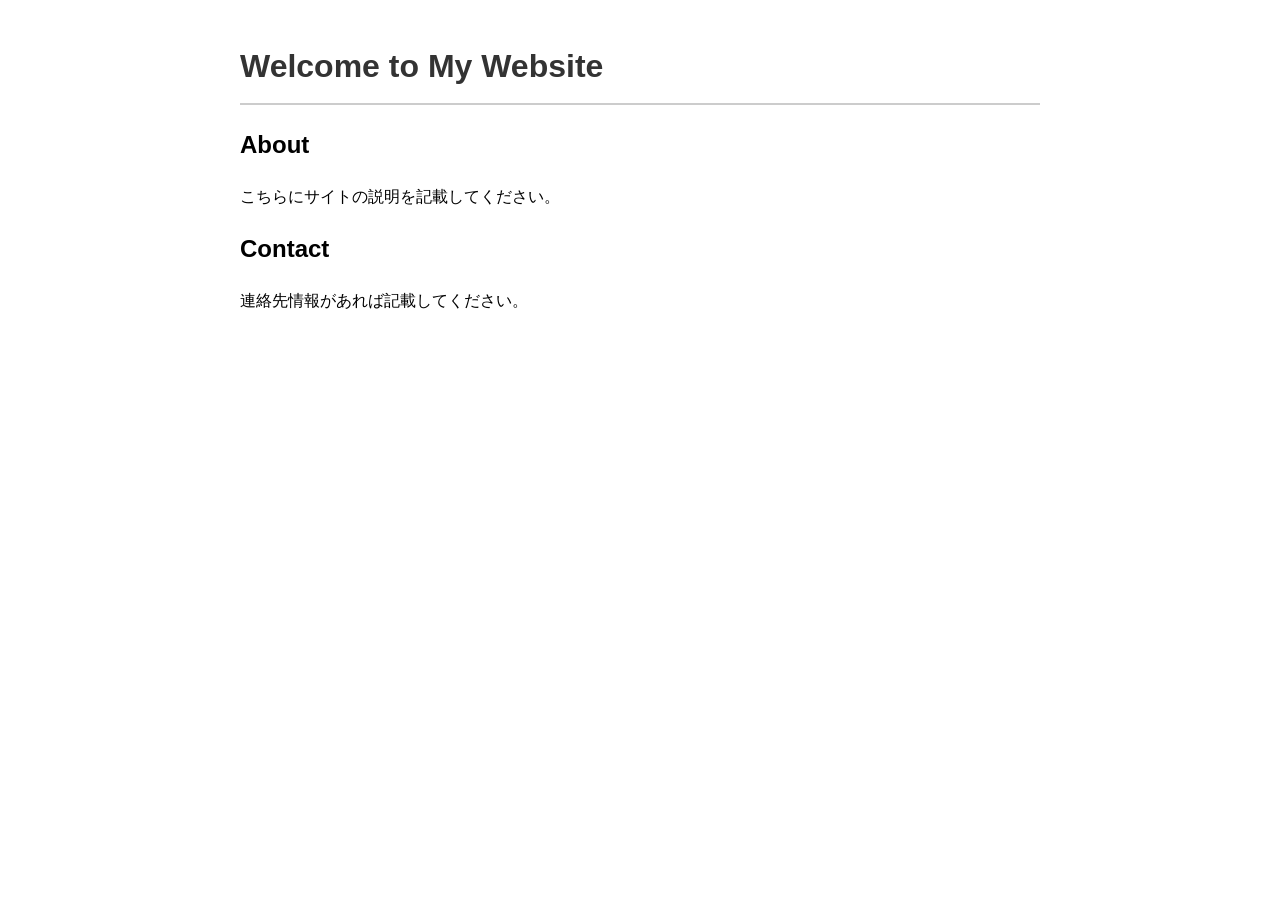
==== index.html @ e7f5b51b "Update index.html" ====
<!DOCTYPE html>
<html lang="ja">
<head>
    <meta charset="UTF-8">
    <meta name="viewport" content="width=device-width, initial-scale=1.0">
    <title>My Website</title>
    <style>
        body {
            font-family: Arial, sans-serif;
            max-width: 800px;
            margin: 0 auto;
            padding: 20px;
            line-height: 1.6;
        }
        h1 {
            color: #333;
            border-bottom: 2px solid #ccc;
            padding-bottom: 10px;
        }
        .section {
            margin: 20px 0;
        }
    </style>
</head>
<body>
    <h1>Welcome to My Website</h1>
    
    <div class="section">
        <h2>About</h2>
        <p>こちらにサイトの説明を記載してください。</p>
    </div>

    <div class="section">
        <h2>Contact</h2>
        <p>連絡先情報があれば記載してください。</p>
    </div>
</body>
</html>
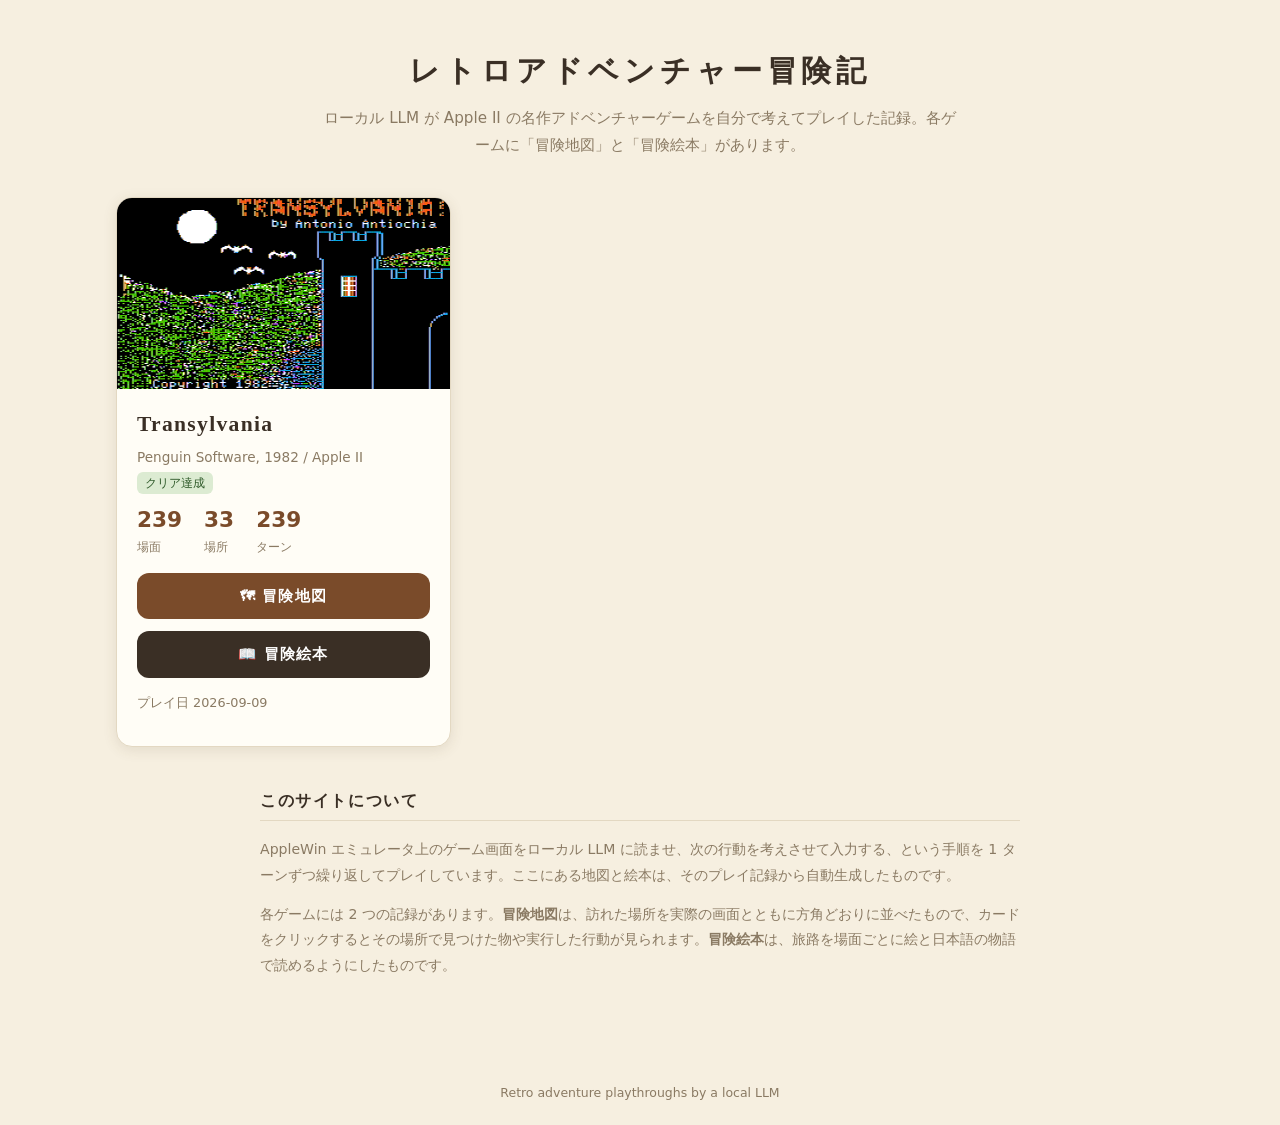
==== commit 976960e7: "Add Transylvania playthrough: adventure map and picture book - games/transylvania/: map.html, storyb" ====
--- a/index.html
+++ b/index.html
@@ -1,38 +1,76 @@
 <!DOCTYPE html>
-<html lang="ja">
-<head>
-    <meta charset="UTF-8">
-    <meta name="viewport" content="width=device-width, initial-scale=1.0">
-    <title>My Website</title>
-    <style>
-        body {
-            font-family: Arial, sans-serif;
-            max-width: 800px;
-            margin: 0 auto;
-            padding: 20px;
-            line-height: 1.6;
-        }
-        h1 {
-            color: #333;
-            border-bottom: 2px solid #ccc;
-            padding-bottom: 10px;
-        }
-        .section {
-            margin: 20px 0;
-        }
-    </style>
-</head>
+<html lang="ja"><head><meta charset="utf-8">
+<meta name="viewport" content="width=device-width, initial-scale=1">
+<title>レトロアドベンチャー冒険記</title>
+<meta name="description" content="ローカル LLM が Apple II の名作アドベンチャーゲームを自分で考えてプレイした記録。各ゲームに「冒険地図」と「冒険絵本」があります。">
+<style>
+:root{--paper:#f6efe0;--card:#fffdf6;--ink:#3a2f25;--mute:#8a7a63;--line:#e3d8c2;--accent:#7a4b2a;--red:#b5442a}
+*{box-sizing:border-box}
+body{margin:0;background:var(--paper);color:var(--ink);line-height:1.8;
+  font-family:"Yu Mincho","Hiragino Mincho ProN","BIZ UDMincho",serif}
+a{color:var(--accent)}
+header{text-align:center;padding:44px 16px 10px}
+h1{font-size:1.9rem;letter-spacing:.16em;margin:0 0 6px}
+.lead{color:var(--mute);font-size:.95rem;max-width:640px;margin:0 auto;font-family:system-ui,sans-serif}
+main{max-width:1080px;margin:0 auto;padding:10px 16px 70px}
+.card{background:var(--card);border:1px solid var(--line);border-radius:16px;
+  box-shadow:0 3px 14px rgba(90,70,40,.12);overflow:hidden}
+.hero{display:block;width:100%;aspect-ratio:560/320;object-fit:cover;background:#000}
+.btns{display:flex;gap:12px;flex-wrap:wrap;font-family:system-ui,sans-serif}
+.btn{flex:1 1 180px;text-align:center;text-decoration:none;color:#fff;background:var(--accent);
+  padding:13px 18px;border-radius:12px;font-weight:700;letter-spacing:.08em;font-size:1rem}
+.btn.alt{background:#3a2f25}
+.btn:hover{filter:brightness(1.12)}
+.btn small{display:block;font-weight:400;font-size:.78rem;opacity:.85;letter-spacing:0}
+.stats{display:flex;gap:22px;flex-wrap:wrap;font-family:system-ui,sans-serif;margin:14px 0 4px}
+.stat b{display:block;font-size:1.35rem;color:var(--accent);line-height:1.1}
+.stat span{font-size:.75rem;color:var(--mute)}
+.meta{color:var(--mute);font-size:.8rem;font-family:system-ui,sans-serif}
+.tag{display:inline-block;background:#efe6d2;border-radius:6px;padding:0 8px;font-size:.78rem;
+  font-family:system-ui,sans-serif;color:#5a4a38;margin-right:6px}
+.tag.ok{background:#dcebd2;color:#2f5a2a}
+footer{text-align:center;color:var(--mute);font-size:.78rem;font-family:system-ui,sans-serif;padding:20px}
+
+.grid{display:grid;grid-template-columns:repeat(auto-fill,minmax(320px,1fr));gap:22px;margin-top:18px}
+.game .body{padding:16px 20px 20px}
+.game h2{margin:0;font-size:1.35rem;letter-spacing:.06em}
+.game h2 a{text-decoration:none;color:var(--ink)}
+.game h2 a:hover{color:var(--accent)}
+.game .sub{color:var(--mute);font-family:system-ui,sans-serif;font-size:.85rem;margin:2px 0 0}
+.game .btns{margin:12px 0 8px}
+.game .btn{padding:10px 14px;font-size:.92rem}
+.how{margin:40px auto 0;max-width:760px;color:var(--mute);font-size:.88rem;font-family:system-ui,sans-serif}
+.how h3{color:var(--ink);font-family:"Yu Mincho","Hiragino Mincho ProN",serif;letter-spacing:.1em;font-size:1rem;border-bottom:1px solid var(--line);padding-bottom:4px}
+</style></head>
 <body>
-    <h1>Welcome to My Website</h1>
-    
-    <div class="section">
-        <h2>About</h2>
-        <p>こちらにサイトの説明を記載してください。</p>
-    </div>
-
-    <div class="section">
-        <h2>Contact</h2>
-        <p>連絡先情報があれば記載してください。</p>
-    </div>
-</body>
-</html>
+<header>
+<h1>レトロアドベンチャー冒険記</h1>
+<p class="lead">ローカル LLM が Apple II の名作アドベンチャーゲームを自分で考えてプレイした記録。各ゲームに「冒険地図」と「冒険絵本」があります。</p>
+</header>
+<main>
+<div class="grid">
+<article class="card game">
+<a href="games/transylvania/"><img class="hero" src="games/transylvania/hero.png" alt="Transylvania"></a>
+<div class="body">
+<h2><a href="games/transylvania/">Transylvania</a></h2>
+<p class="sub">Penguin Software, 1982 / Apple II <span class="tag ok">クリア達成</span></p>
+<div class="stats">
+<div class="stat"><b>239</b><span>場面</span></div>
+<div class="stat"><b>33</b><span>場所</span></div>
+<div class="stat"><b>239</b><span>ターン</span></div>
+</div>
+<div class="btns">
+<a class="btn" href="games/transylvania/map.html">&#128506; 冒険地図</a>
+<a class="btn alt" href="games/transylvania/storybook.html">&#128214; 冒険絵本</a>
+</div>
+<p class="meta">プレイ日 2026-09-09</p>
+</div>
+</article></div>
+<section class="how">
+<h3>このサイトについて</h3>
+<p>AppleWin エミュレータ上のゲーム画面をローカル LLM に読ませ、次の行動を考えさせて入力する、という手順を 1 ターンずつ繰り返してプレイしています。ここにある地図と絵本は、そのプレイ記録から自動生成したものです。</p>
+<p>各ゲームには 2 つの記録があります。<b>冒険地図</b>は、訪れた場所を実際の画面とともに方角どおりに並べたもので、カードをクリックするとその場所で見つけた物や実行した行動が見られます。<b>冒険絵本</b>は、旅路を場面ごとに絵と日本語の物語で読めるようにしたものです。</p>
+</section>
+</main>
+<footer>Retro adventure playthroughs by a local LLM</footer>
+</body></html>
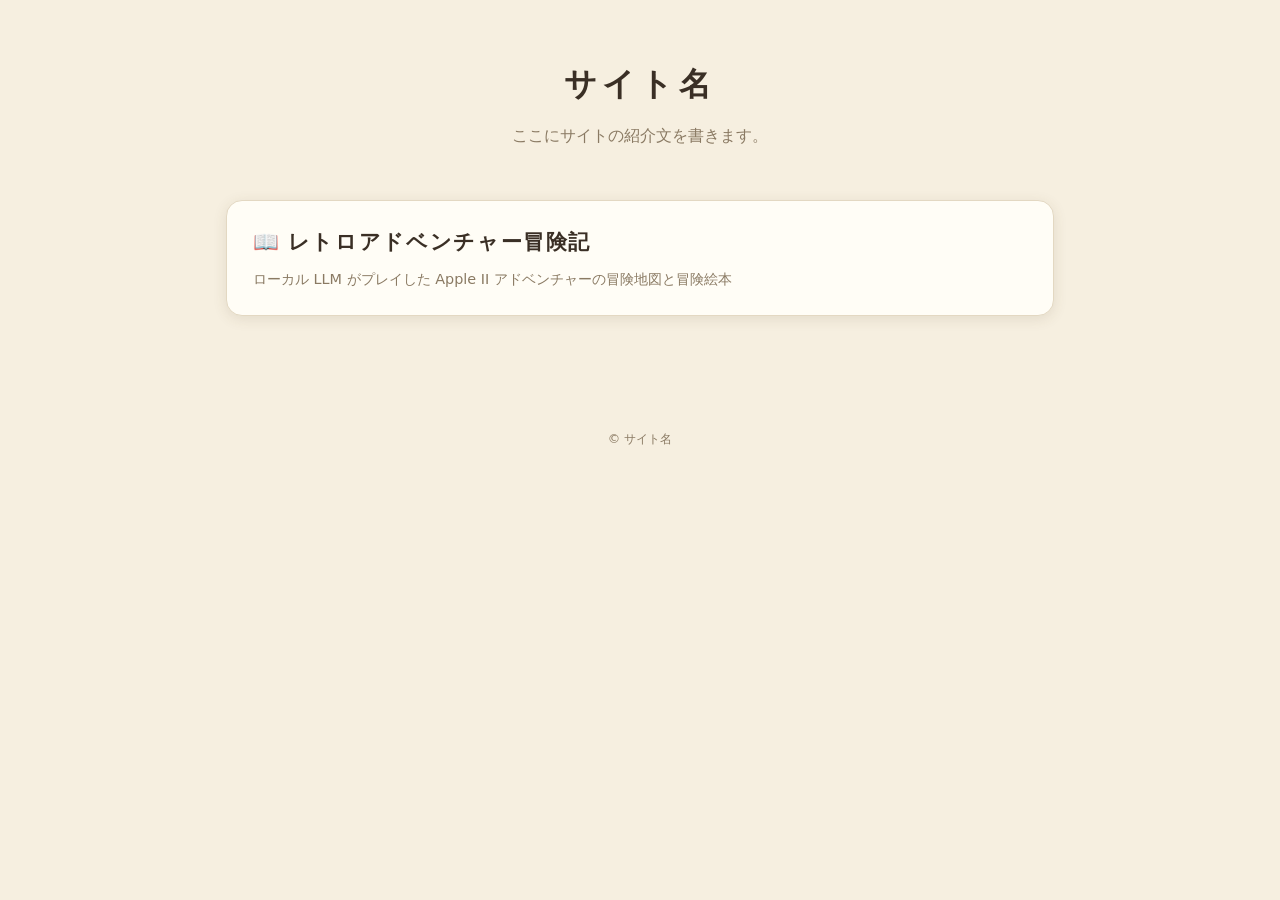
==== commit 7518d159: "Move game catalog to games/, leave root index.html as a hand-edited template - games/index.html: aut" ====
--- a/index.html
+++ b/index.html
@@ -1,76 +1,47 @@
 <!DOCTYPE html>
-<html lang="ja"><head><meta charset="utf-8">
+<html lang="ja">
+<head>
+<meta charset="utf-8">
 <meta name="viewport" content="width=device-width, initial-scale=1">
-<title>レトロアドベンチャー冒険記</title>
-<meta name="description" content="ローカル LLM が Apple II の名作アドベンチャーゲームを自分で考えてプレイした記録。各ゲームに「冒険地図」と「冒険絵本」があります。">
+<!-- ▼ サイト名・説明はここを編集 -->
+<title>サイト名</title>
+<meta name="description" content="サイトの説明">
 <style>
-:root{--paper:#f6efe0;--card:#fffdf6;--ink:#3a2f25;--mute:#8a7a63;--line:#e3d8c2;--accent:#7a4b2a;--red:#b5442a}
+:root{--paper:#f6efe0;--card:#fffdf6;--ink:#3a2f25;--mute:#8a7a63;--line:#e3d8c2;--accent:#7a4b2a}
 *{box-sizing:border-box}
 body{margin:0;background:var(--paper);color:var(--ink);line-height:1.8;
   font-family:"Yu Mincho","Hiragino Mincho ProN","BIZ UDMincho",serif}
 a{color:var(--accent)}
-header{text-align:center;padding:44px 16px 10px}
-h1{font-size:1.9rem;letter-spacing:.16em;margin:0 0 6px}
-.lead{color:var(--mute);font-size:.95rem;max-width:640px;margin:0 auto;font-family:system-ui,sans-serif}
-main{max-width:1080px;margin:0 auto;padding:10px 16px 70px}
-.card{background:var(--card);border:1px solid var(--line);border-radius:16px;
-  box-shadow:0 3px 14px rgba(90,70,40,.12);overflow:hidden}
-.hero{display:block;width:100%;aspect-ratio:560/320;object-fit:cover;background:#000}
-.btns{display:flex;gap:12px;flex-wrap:wrap;font-family:system-ui,sans-serif}
-.btn{flex:1 1 180px;text-align:center;text-decoration:none;color:#fff;background:var(--accent);
-  padding:13px 18px;border-radius:12px;font-weight:700;letter-spacing:.08em;font-size:1rem}
-.btn.alt{background:#3a2f25}
-.btn:hover{filter:brightness(1.12)}
-.btn small{display:block;font-weight:400;font-size:.78rem;opacity:.85;letter-spacing:0}
-.stats{display:flex;gap:22px;flex-wrap:wrap;font-family:system-ui,sans-serif;margin:14px 0 4px}
-.stat b{display:block;font-size:1.35rem;color:var(--accent);line-height:1.1}
-.stat span{font-size:.75rem;color:var(--mute)}
-.meta{color:var(--mute);font-size:.8rem;font-family:system-ui,sans-serif}
-.tag{display:inline-block;background:#efe6d2;border-radius:6px;padding:0 8px;font-size:.78rem;
-  font-family:system-ui,sans-serif;color:#5a4a38;margin-right:6px}
-.tag.ok{background:#dcebd2;color:#2f5a2a}
+header{text-align:center;padding:56px 16px 18px}
+h1{font-size:2rem;letter-spacing:.16em;margin:0 0 8px}
+.lead{color:var(--mute);font-family:system-ui,sans-serif;max-width:600px;margin:0 auto}
+main{max-width:860px;margin:0 auto;padding:10px 16px 70px}
+.card{display:block;background:var(--card);border:1px solid var(--line);border-radius:16px;
+  box-shadow:0 3px 14px rgba(90,70,40,.12);padding:22px 26px;margin:22px 0;
+  text-decoration:none;color:var(--ink)}
+.card:hover{border-color:var(--accent)}
+.card h2{margin:0 0 6px;font-size:1.3rem;letter-spacing:.08em}
+.card p{margin:0;color:var(--mute);font-family:system-ui,sans-serif;font-size:.9rem}
 footer{text-align:center;color:var(--mute);font-size:.78rem;font-family:system-ui,sans-serif;padding:20px}
-
-.grid{display:grid;grid-template-columns:repeat(auto-fill,minmax(320px,1fr));gap:22px;margin-top:18px}
-.game .body{padding:16px 20px 20px}
-.game h2{margin:0;font-size:1.35rem;letter-spacing:.06em}
-.game h2 a{text-decoration:none;color:var(--ink)}
-.game h2 a:hover{color:var(--accent)}
-.game .sub{color:var(--mute);font-family:system-ui,sans-serif;font-size:.85rem;margin:2px 0 0}
-.game .btns{margin:12px 0 8px}
-.game .btn{padding:10px 14px;font-size:.92rem}
-.how{margin:40px auto 0;max-width:760px;color:var(--mute);font-size:.88rem;font-family:system-ui,sans-serif}
-.how h3{color:var(--ink);font-family:"Yu Mincho","Hiragino Mincho ProN",serif;letter-spacing:.1em;font-size:1rem;border-bottom:1px solid var(--line);padding-bottom:4px}
-</style></head>
+</style>
+</head>
 <body>
 <header>
-<h1>レトロアドベンチャー冒険記</h1>
-<p class="lead">ローカル LLM が Apple II の名作アドベンチャーゲームを自分で考えてプレイした記録。各ゲームに「冒険地図」と「冒険絵本」があります。</p>
+  <!-- ▼ 見出しと紹介文 -->
+  <h1>サイト名</h1>
+  <p class="lead">ここにサイトの紹介文を書きます。</p>
 </header>
 <main>
-<div class="grid">
-<article class="card game">
-<a href="games/transylvania/"><img class="hero" src="games/transylvania/hero.png" alt="Transylvania"></a>
-<div class="body">
-<h2><a href="games/transylvania/">Transylvania</a></h2>
-<p class="sub">Penguin Software, 1982 / Apple II <span class="tag ok">クリア達成</span></p>
-<div class="stats">
-<div class="stat"><b>239</b><span>場面</span></div>
-<div class="stat"><b>33</b><span>場所</span></div>
-<div class="stat"><b>239</b><span>ターン</span></div>
-</div>
-<div class="btns">
-<a class="btn" href="games/transylvania/map.html">&#128506; 冒険地図</a>
-<a class="btn alt" href="games/transylvania/storybook.html">&#128214; 冒険絵本</a>
-</div>
-<p class="meta">プレイ日 2026-09-09</p>
-</div>
-</article></div>
-<section class="how">
-<h3>このサイトについて</h3>
-<p>AppleWin エミュレータ上のゲーム画面をローカル LLM に読ませ、次の行動を考えさせて入力する、という手順を 1 ターンずつ繰り返してプレイしています。ここにある地図と絵本は、そのプレイ記録から自動生成したものです。</p>
-<p>各ゲームには 2 つの記録があります。<b>冒険地図</b>は、訪れた場所を実際の画面とともに方角どおりに並べたもので、カードをクリックするとその場所で見つけた物や実行した行動が見られます。<b>冒険絵本</b>は、旅路を場面ごとに絵と日本語の物語で読めるようにしたものです。</p>
-</section>
+  <!-- ▼ コンテンツへのリンク。games/ 以下は publish.py が自動生成します -->
+  <a class="card" href="games/">
+    <h2>&#128214; レトロアドベンチャー冒険記</h2>
+    <p>ローカル LLM がプレイした Apple II アドベンチャーの冒険地図と冒険絵本</p>
+  </a>
+  <!-- 他のセクションを追加する場合はこのカードをコピー -->
 </main>
-<footer>Retro adventure playthroughs by a local LLM</footer>
-</body></html>
+<footer>
+  <!-- ▼ フッター -->
+  &copy; サイト名
+</footer>
+</body>
+</html>
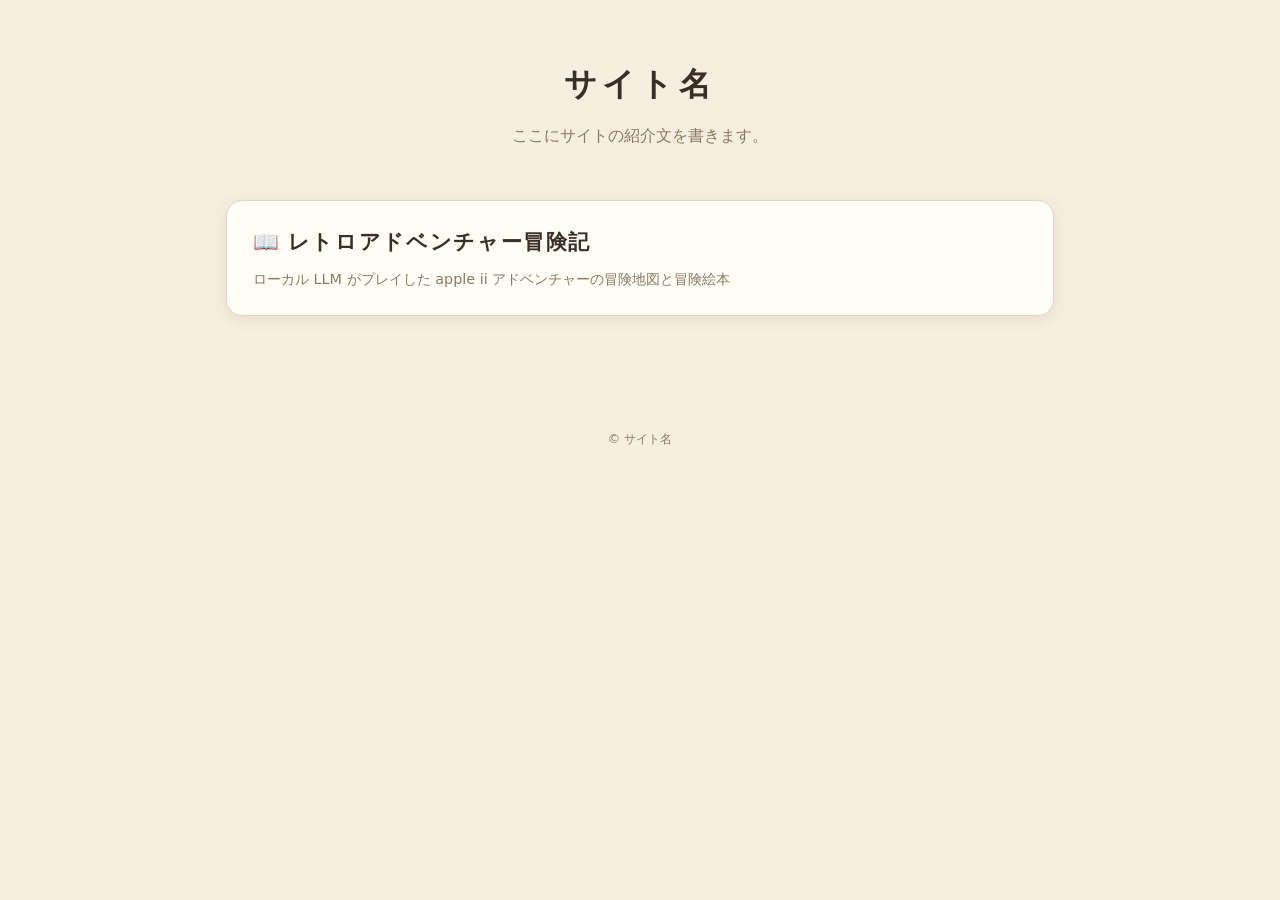
==== commit 8730dc0c: "Update index.html" ====
--- a/index.html
+++ b/index.html
@@ -35,7 +35,7 @@
   <!-- ▼ コンテンツへのリンク。games/ 以下は publish.py が自動生成します -->
   <a class="card" href="games/">
     <h2>&#128214; レトロアドベンチャー冒険記</h2>
-    <p>ローカル LLM がプレイした Apple II アドベンチャーの冒険地図と冒険絵本</p>
+    <p>ローカル LLM がプレイした apple ii アドベンチャーの冒険地図と冒険絵本</p>
   </a>
   <!-- 他のセクションを追加する場合はこのカードをコピー -->
 </main>
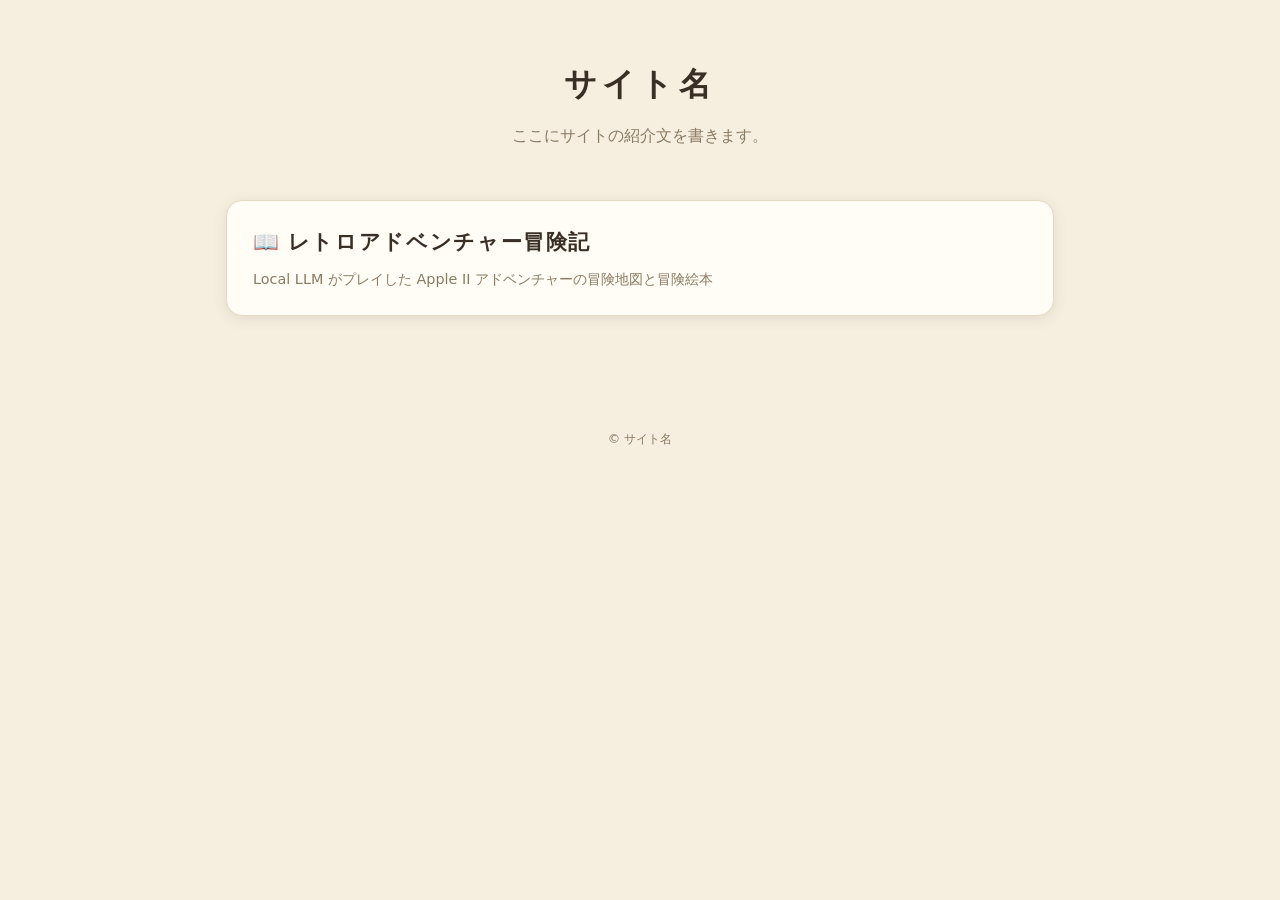
==== commit a6eac34b: "Update index.html" ====
--- a/index.html
+++ b/index.html
@@ -35,7 +35,7 @@
   <!-- ▼ コンテンツへのリンク。games/ 以下は publish.py が自動生成します -->
   <a class="card" href="games/">
     <h2>&#128214; レトロアドベンチャー冒険記</h2>
-    <p>ローカル LLM がプレイした apple ii アドベンチャーの冒険地図と冒険絵本</p>
+    <p>Local LLM がプレイした Apple II アドベンチャーの冒険地図と冒険絵本</p>
   </a>
   <!-- 他のセクションを追加する場合はこのカードをコピー -->
 </main>
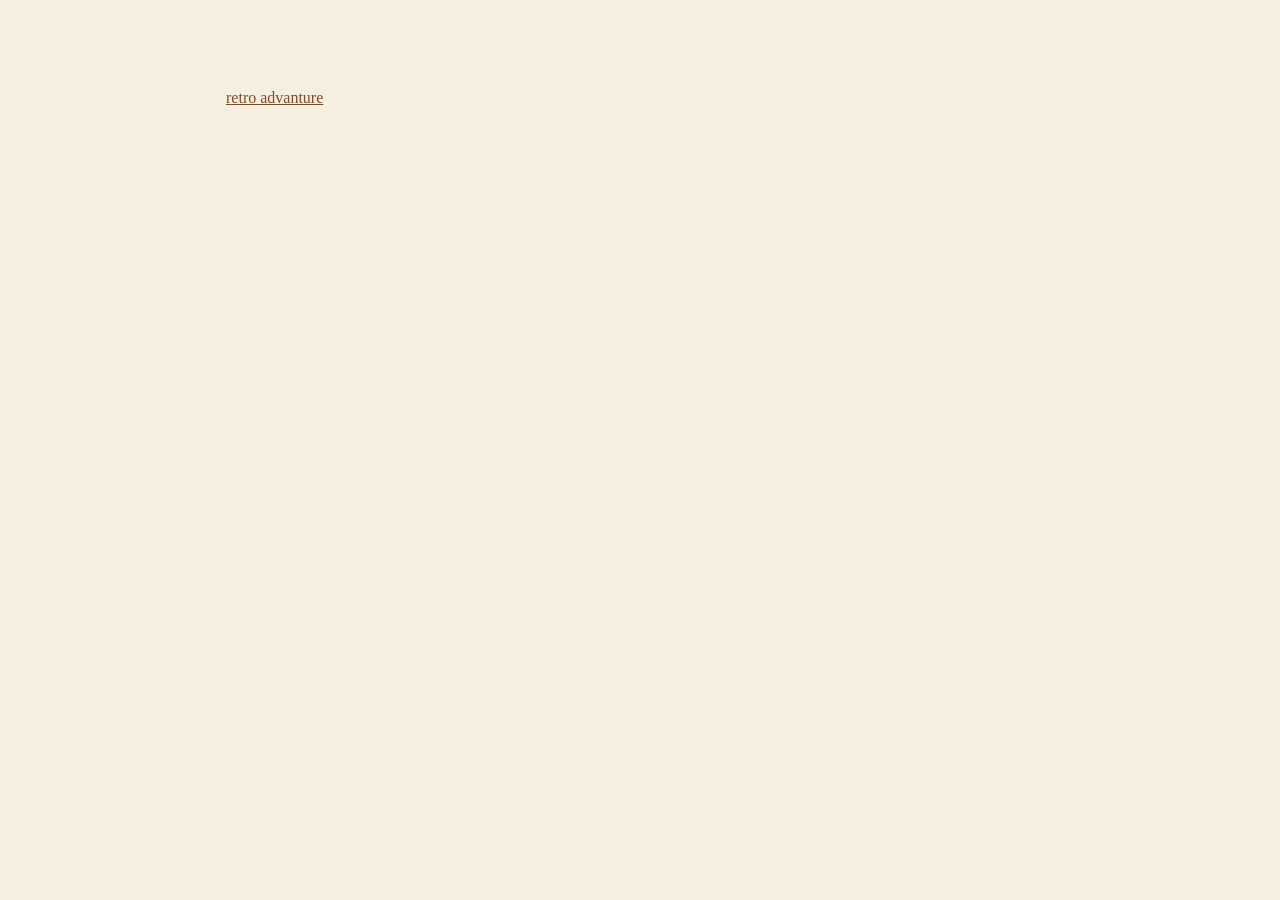
==== commit a90d3953: "Update index.html" ====
--- a/index.html
+++ b/index.html
@@ -27,21 +27,28 @@
 </head>
 <body>
 <header>
-  <!-- ▼ 見出しと紹介文 -->
+  <!-- ▼ 見出しと紹介文 
   <h1>サイト名</h1>
   <p class="lead">ここにサイトの紹介文を書きます。</p>
+  -->
 </header>
 <main>
-  <!-- ▼ コンテンツへのリンク。games/ 以下は publish.py が自動生成します -->
+  
+  <a href="games/">retro advanture</a>
+
+    <!-- ▼ コンテンツへのリンク。games/ 以下は publish.py が自動生成します -->
+  <!--
   <a class="card" href="games/">
     <h2>&#128214; レトロアドベンチャー冒険記</h2>
     <p>Local LLM がプレイした Apple II アドベンチャーの冒険地図と冒険絵本</p>
   </a>
+  -->
   <!-- 他のセクションを追加する場合はこのカードをコピー -->
 </main>
 <footer>
-  <!-- ▼ フッター -->
+  <!-- ▼ フッター
   &copy; サイト名
+  -->
 </footer>
 </body>
 </html>
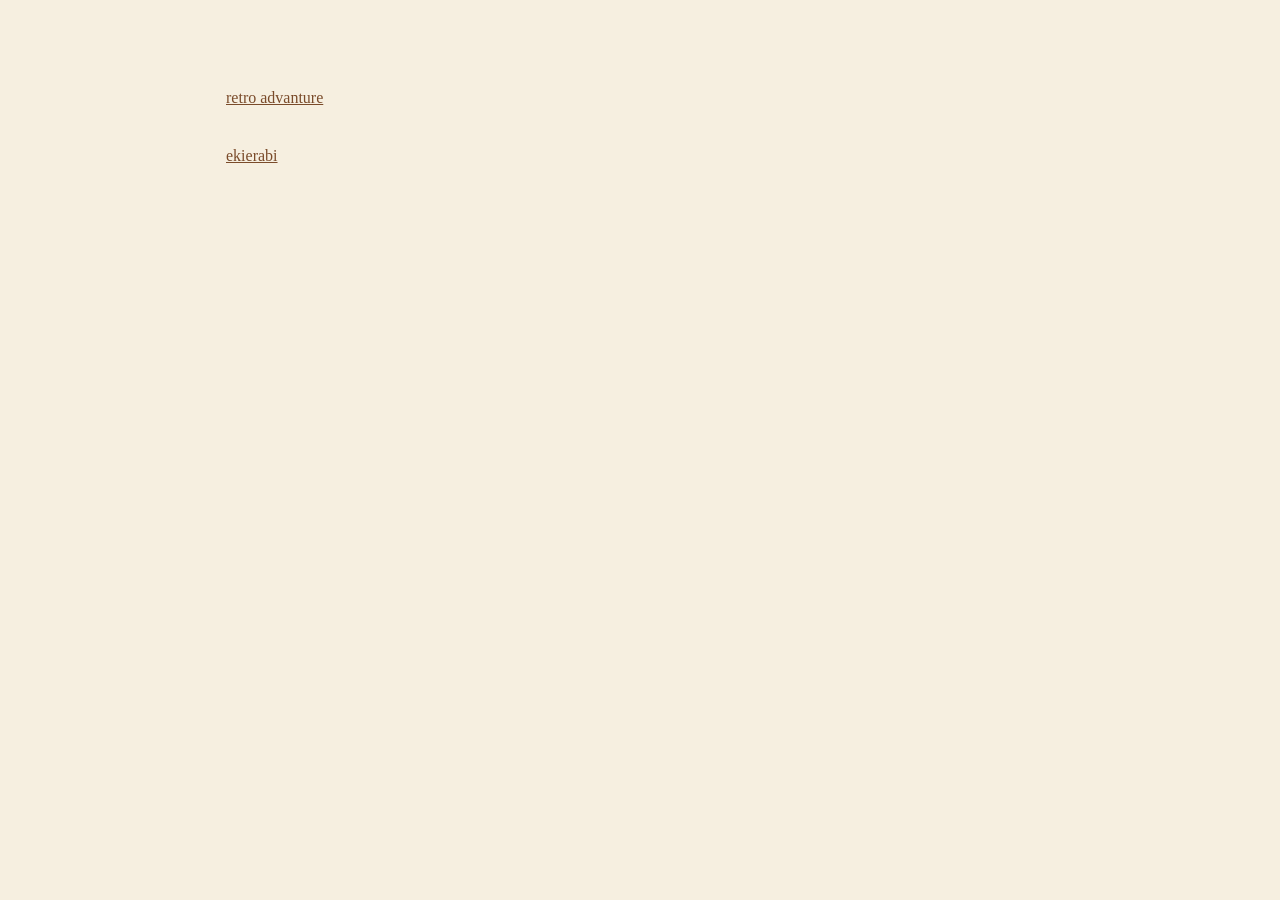
==== commit 8c43dfdf: "Update index.html" ====
--- a/index.html
+++ b/index.html
@@ -36,6 +36,12 @@
   
   <a href="games/">retro advanture</a>
 
+  <br>
+  <br>
+
+  <a href="ekierabi/">ekierabi</a>
+
+
     <!-- ▼ コンテンツへのリンク。games/ 以下は publish.py が自動生成します -->
   <!--
   <a class="card" href="games/">
